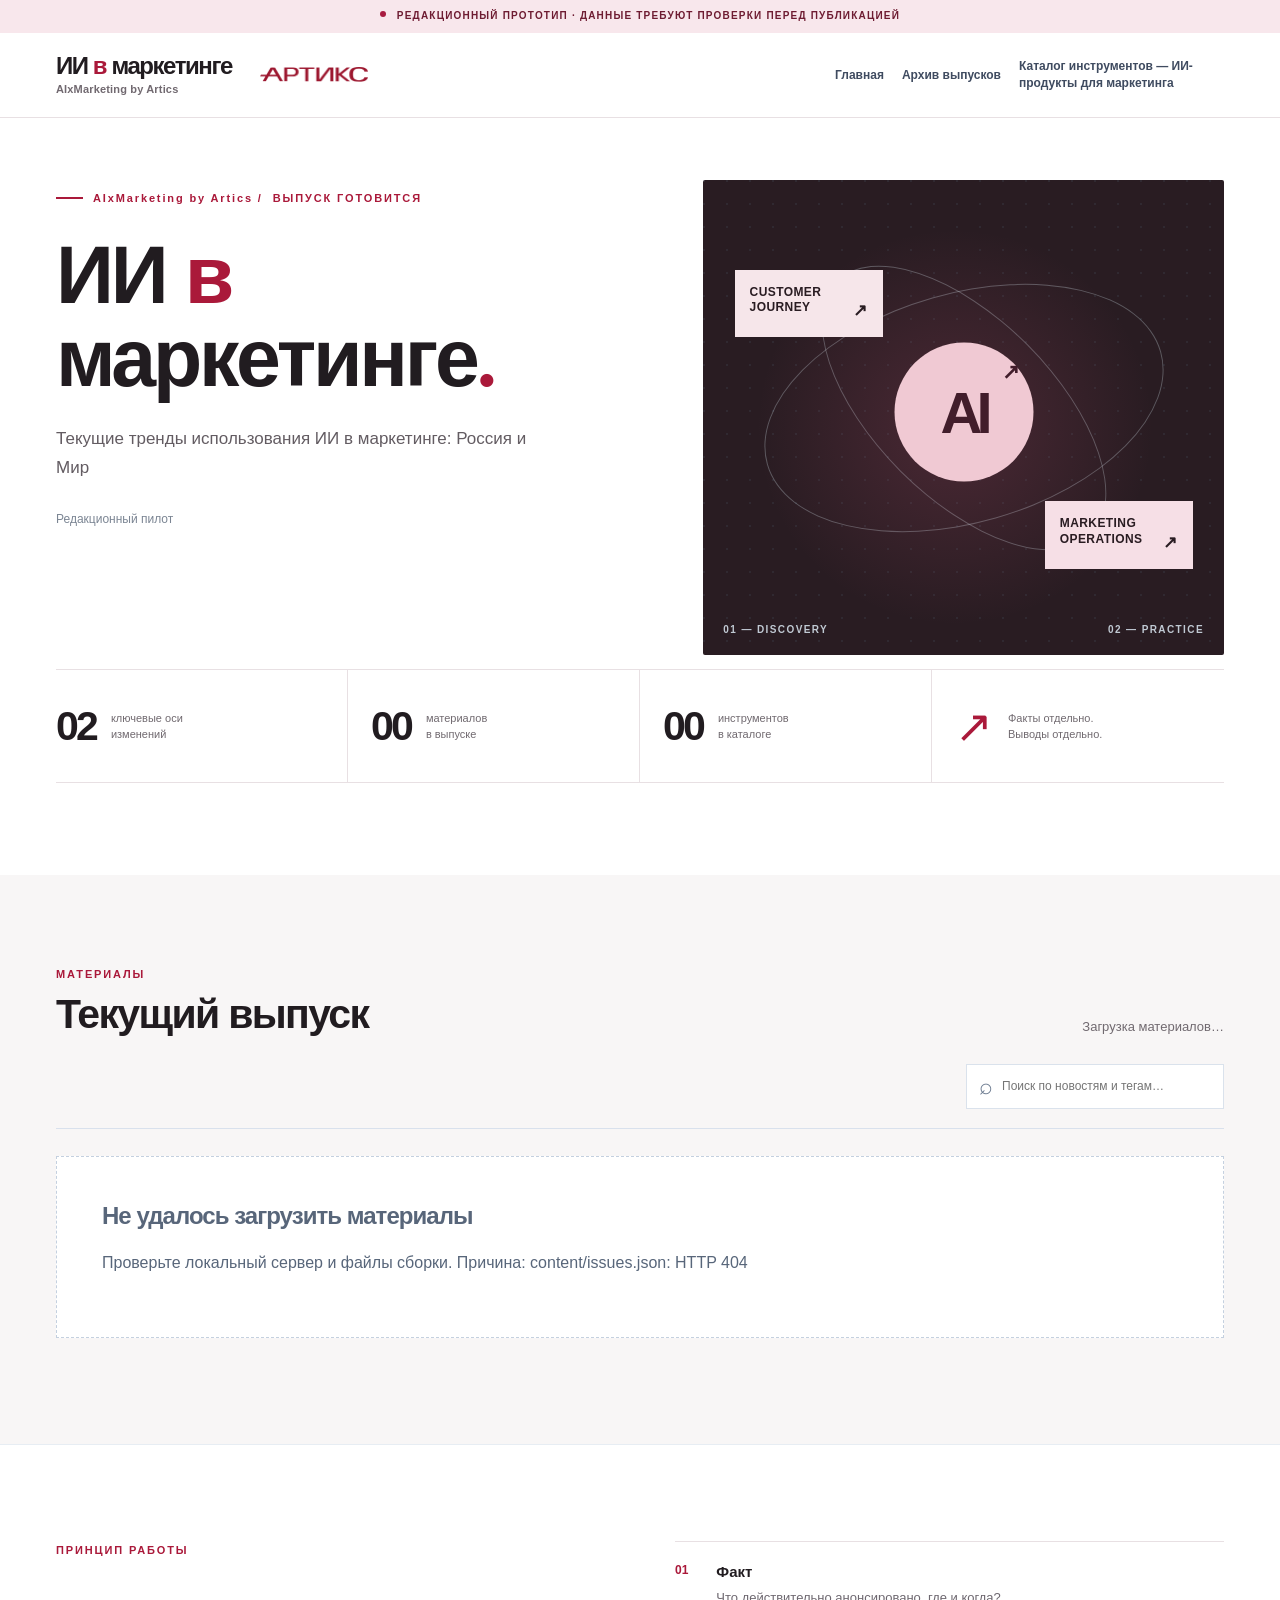
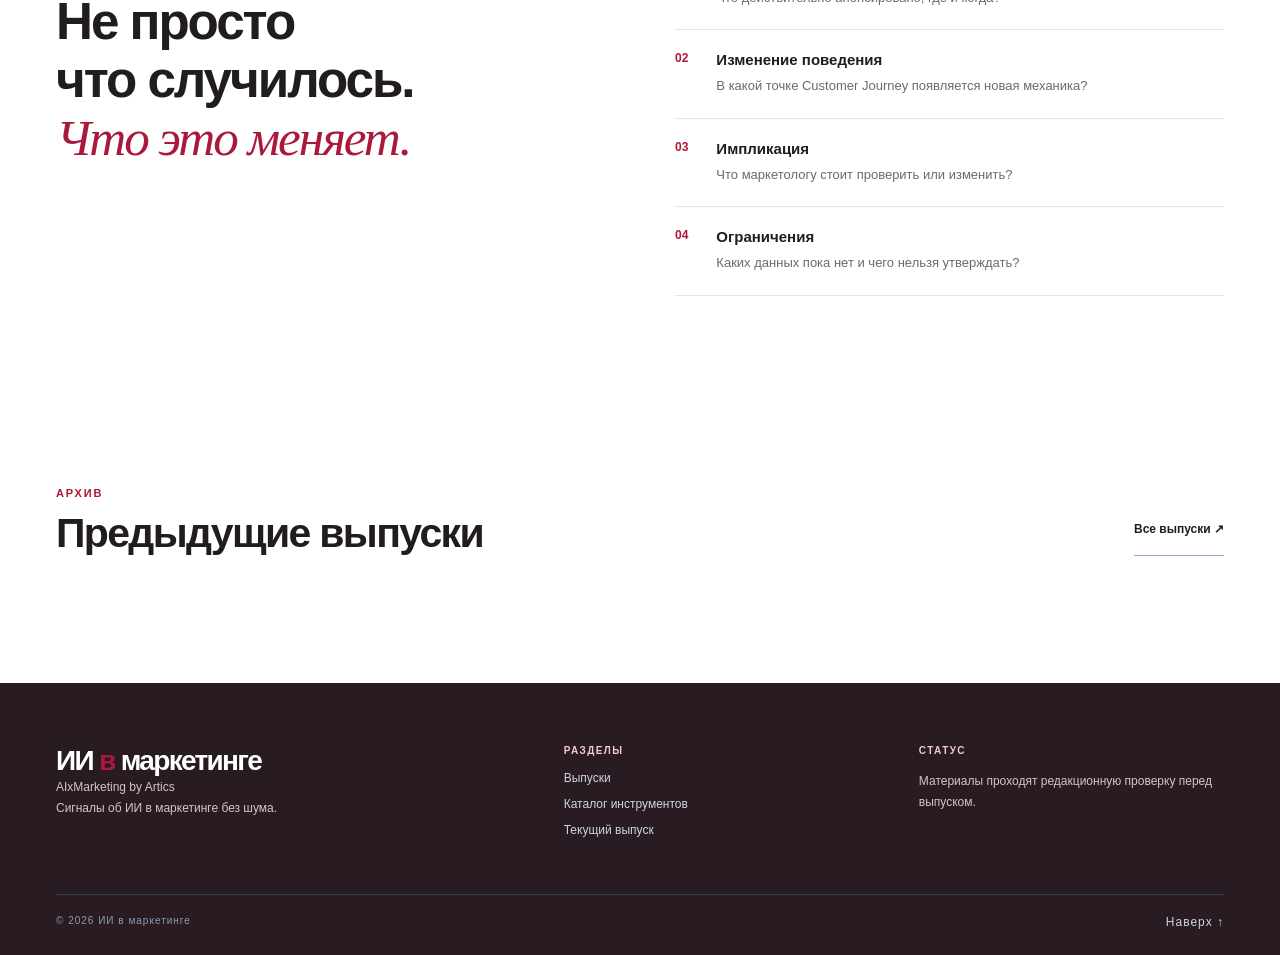
==== issues/index.html @ cd2788d9 "Add files via upload" ====
<!doctype html>
<html lang="ru">
<head>
  <base href="/">
  <meta charset="utf-8">
  <meta name="viewport" content="width=device-width, initial-scale=1">
  <meta name="theme-color" content="#aa193a">
  <meta name="description" content="ИИ в маркетинге — редакционный дайджест AIxMarketing by Artics о пути потребителя и работе маркетолога.">
  <title>ИИ в маркетинге — AIxMarketing by Artics</title>
  <link rel="stylesheet" href="styles.css">
  <script src="app.js" defer></script>
  <meta name="robots" content="noindex, nofollow">
</head>
<body>
  <a class="skip-link" href="#main">Перейти к содержанию</a>
  <div class="notice"><span class="notice-dot" aria-hidden="true"></span> <span id="notice-text">РЕДАКЦИОННЫЙ ПРОТОТИП · ДАННЫЕ ТРЕБУЮТ ПРОВЕРКИ ПЕРЕД ПУБЛИКАЦИЕЙ</span></div>
  <header class="site-header" id="top">
    <div class="container nav-inner">
      <a class="logo" href="./" aria-label="ИИ в маркетинге, на главную"><span>ИИ <span class="logo-x">в</span> маркетинге<span class="logo-sub">AIxMarketing by Artics</span></span></a>
      <img class="artics-wordmark" src="assets/artics-logo.png" width="218" height="31" alt="Артикс">
      <button class="menu-toggle" type="button" aria-controls="primary-nav" aria-expanded="false">Меню <span aria-hidden="true">☰</span></button>
      <nav class="top-nav" id="primary-nav" data-open="false" aria-label="Главная навигация">
        <a href="./">Главная</a>
        <a id="nav-current-issue" hidden>Текущий выпуск</a>
        <a href="./issues/">Архив выпусков</a>
        <a class="nav-catalog" href="./tools/">Каталог инструментов — ИИ-продукты для маркетинга</a>
        <a id="nav-interview" hidden>Специальная рубрика</a>
      </nav>
    </div>
  </header>

  <main id="main">
    <div id="home-view">
      <section class="hero container" aria-labelledby="hero-title">
        <div class="hero-grid">
          <div class="hero-copy">
            <div class="eyebrow"><span class="mini-rule"></span> AIxMarketing by Artics / <span id="issue-code">ВЫПУСК ГОТОВИТСЯ</span></div>
            <h1 id="hero-title">ИИ <span class="serif-highlight">в</span><br>маркетинге<span class="hero-period-mark">.</span></h1>
            <p class="hero-intro">Текущие тренды использования ИИ в маркетинге: Россия и Мир</p>
            <div class="hero-actions"><a class="button-primary" id="latest-issue-link" href="./issues/" hidden>Весь выпуск <span aria-hidden="true">↗</span></a><span class="hero-period" id="hero-period">Редакционный пилот</span></div>
          </div>
          <div class="hero-visual" role="img" aria-label="Две оси проекта: Customer Journey и работа маркетолога вокруг ИИ">
            <div class="orbit-line orbit-a"></div><div class="orbit-line orbit-b"></div>
            <div class="diagram-label label-one">CUSTOMER<br>JOURNEY <span>↗</span></div>
            <div class="diagram-label label-two">MARKETING<br>OPERATIONS <span>↗</span></div>
            <div class="diagram-core">AI<span>↗</span></div>
            <div class="hero-visual-caption"><span>01 — DISCOVERY</span><span>02 — PRACTICE</span></div>
          </div>
        </div>
        <div class="hero-stats" aria-label="Структура проекта">
          <div class="stat"><strong>02</strong><span>ключевые оси<br>изменений</span></div>
          <div class="stat"><strong id="issue-story-count">00</strong><span>материалов<br>в выпуске</span></div>
          <div class="stat"><strong id="catalog-count">00</strong><span>инструментов<br>в каталоге</span></div>
          <div class="stat stat-caption"><div class="stat-icon">↗</div><span>Факты отдельно.<br>Выводы отдельно.</span></div>
        </div>
      </section>

      <section class="lead-section container" id="lead" hidden>
        <div class="section-heading"><div><p class="kicker">СВЕЖИЙ ВЫПУСК</p><h2>Главное в выпуске</h2></div><div class="feature-controls" aria-label="Прокрутка главного в выпуске"><button type="button" data-feature-scroll="-1" aria-label="Предыдущие материалы">←</button><button type="button" data-feature-scroll="1" aria-label="Следующие материалы">→</button></div></div>
        <div id="lead-story" class="lead-story" role="region" aria-roledescription="карусель" aria-label="Главное в выпуске" tabindex="0" aria-live="polite"><div class="skeleton">Загрузка материалов…</div></div>
      </section>

      <section class="story-section" id="stories">
        <div class="container">
          <div class="section-heading"><div><p class="kicker">МАТЕРИАЛЫ</p><h2>Текущий выпуск</h2><a id="story-issue-link" class="story-issue-link" href="./issues/" hidden>Открыть страницу выпуска ↗</a></div><p class="section-side" id="story-total" role="status" aria-live="polite">Загрузка материалов…</p></div>
          <div class="filter-panel">
            <div class="category-filters" id="category-filters" aria-label="Фильтр по рубрике"></div>
            <label class="search-label"><span class="sr-only">Поиск по материалам</span><span aria-hidden="true">⌕</span><input id="search-input" type="search" placeholder="Поиск по новостям и тегам…" autocomplete="off" maxlength="120"></label>
          </div>
          <div id="story-grid" class="story-grid"><div class="skeleton">Загрузка материалов…</div></div>
        </div>
      </section>

      <section class="special-section container" id="special" aria-label="Специальный материал" hidden></section>
      <section class="catalog-promo container" id="catalog-promo" hidden></section>

      <section class="method-section" id="methodology"><div class="container method-grid"><div><p class="kicker">ПРИНЦИП РАБОТЫ</p><h2>Не просто<br>что случилось.<br><em>Что это меняет.</em></h2></div><div class="method-list"><div class="method-row"><span>01</span><div><strong>Факт</strong><p>Что действительно анонсировано, где и когда?</p></div></div><div class="method-row"><span>02</span><div><strong>Изменение поведения</strong><p>В какой точке Customer Journey появляется новая механика?</p></div></div><div class="method-row"><span>03</span><div><strong>Импликация</strong><p>Что маркетологу стоит проверить или изменить?</p></div></div><div class="method-row"><span>04</span><div><strong>Ограничения</strong><p>Каких данных пока нет и чего нельзя утверждать?</p></div></div></div></div></section>
      <section class="archive-section container" id="archive"><div class="section-heading"><div><p class="kicker">АРХИВ</p><h2>Предыдущие выпуски</h2></div><a class="text-link" href="./issues/">Все выпуски ↗</a></div><div id="archive-list"></div></section>
    </div>
    <div id="page-view" hidden></div>
  </main>
  <footer class="footer"><div class="container footer-grid"><div><div class="footer-brand">ИИ <span>в</span> маркетинге</div><p>AIxMarketing by Artics<br>Сигналы об ИИ в маркетинге без шума.</p></div><div><strong>РАЗДЕЛЫ</strong><a href="./issues/">Выпуски</a><a href="./tools/">Каталог инструментов</a><a href="./#stories">Текущий выпуск</a></div><div><strong>СТАТУС</strong><p id="footer-status">Материалы проходят редакционную проверку перед выпуском.</p></div></div><div class="container copyright"><span>© 2026 ИИ в маркетинге</span><a href="#top">Наверх ↑</a></div></footer>
</body>
</html>
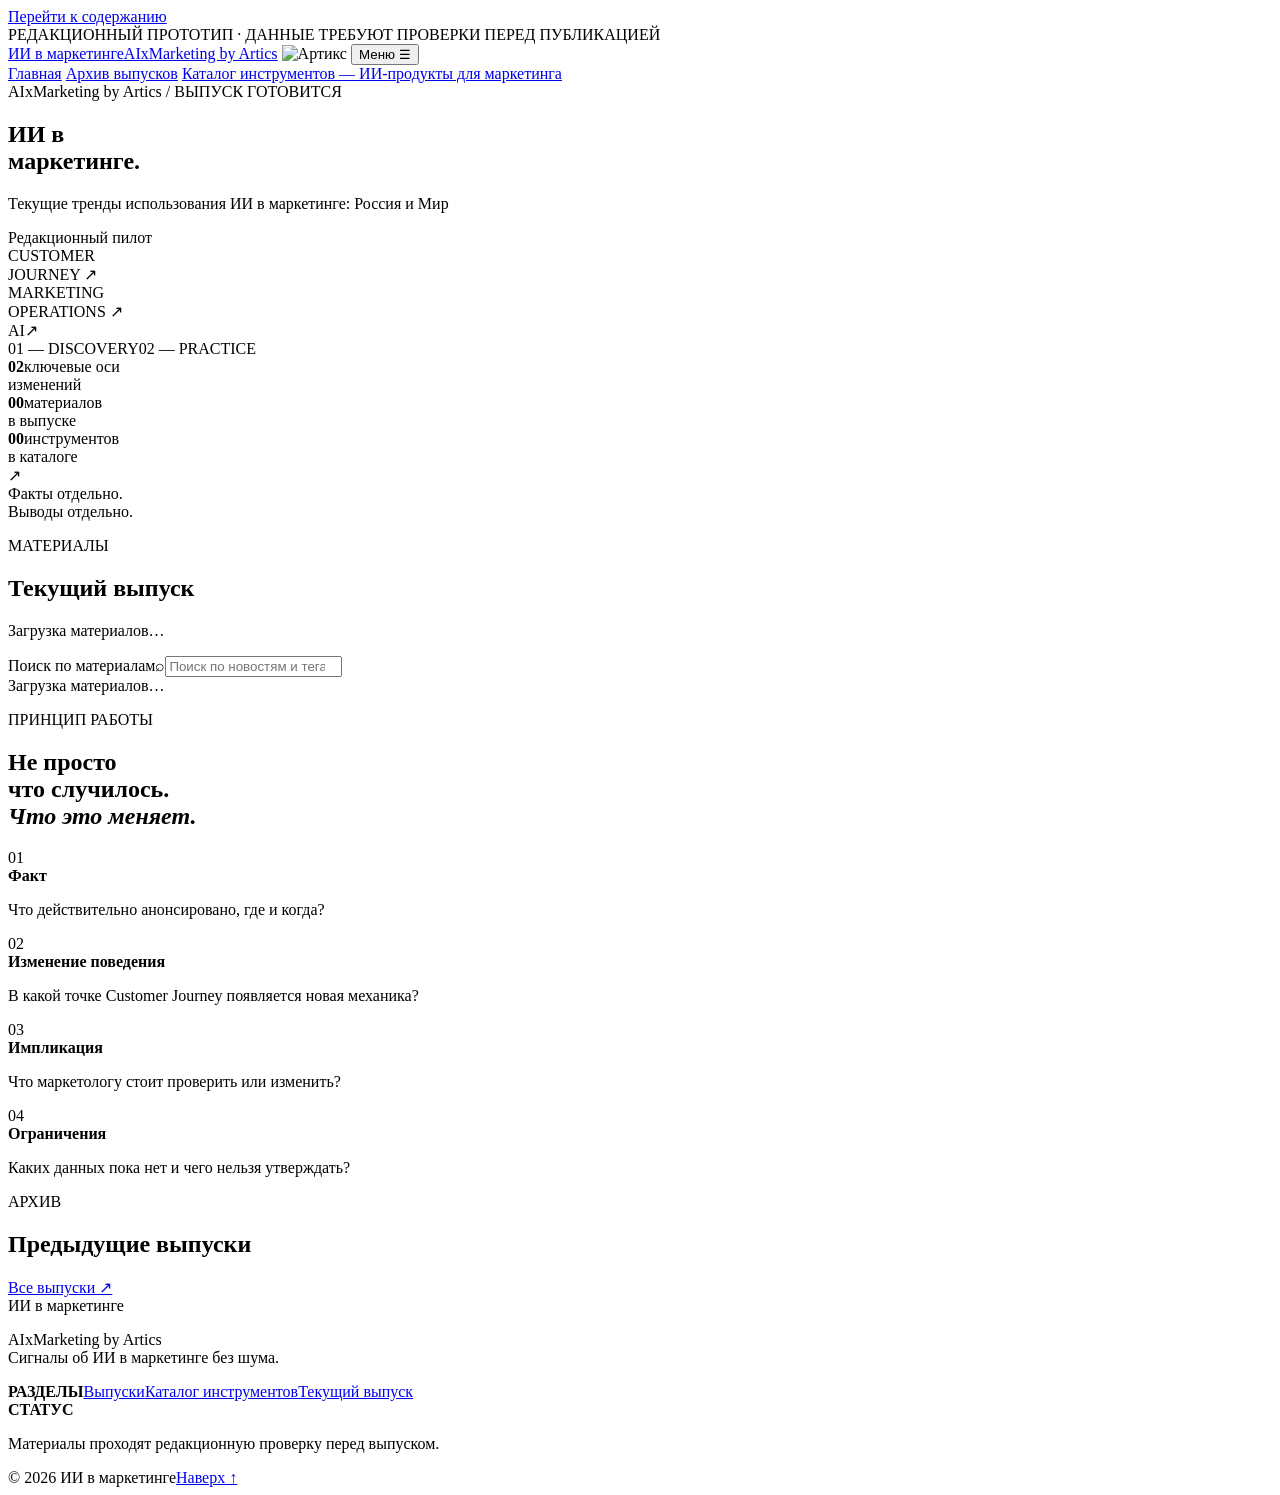
==== commit e6decc98: "Add files via upload" ====
--- a/issues/index.html
+++ b/issues/index.html
@@ -1,7 +1,7 @@
 <!doctype html>
 <html lang="ru">
 <head>
-  <base href="/">
+  <base href="/AI_Marketing_News/">
   <meta charset="utf-8">
   <meta name="viewport" content="width=device-width, initial-scale=1">
   <meta name="theme-color" content="#aa193a">
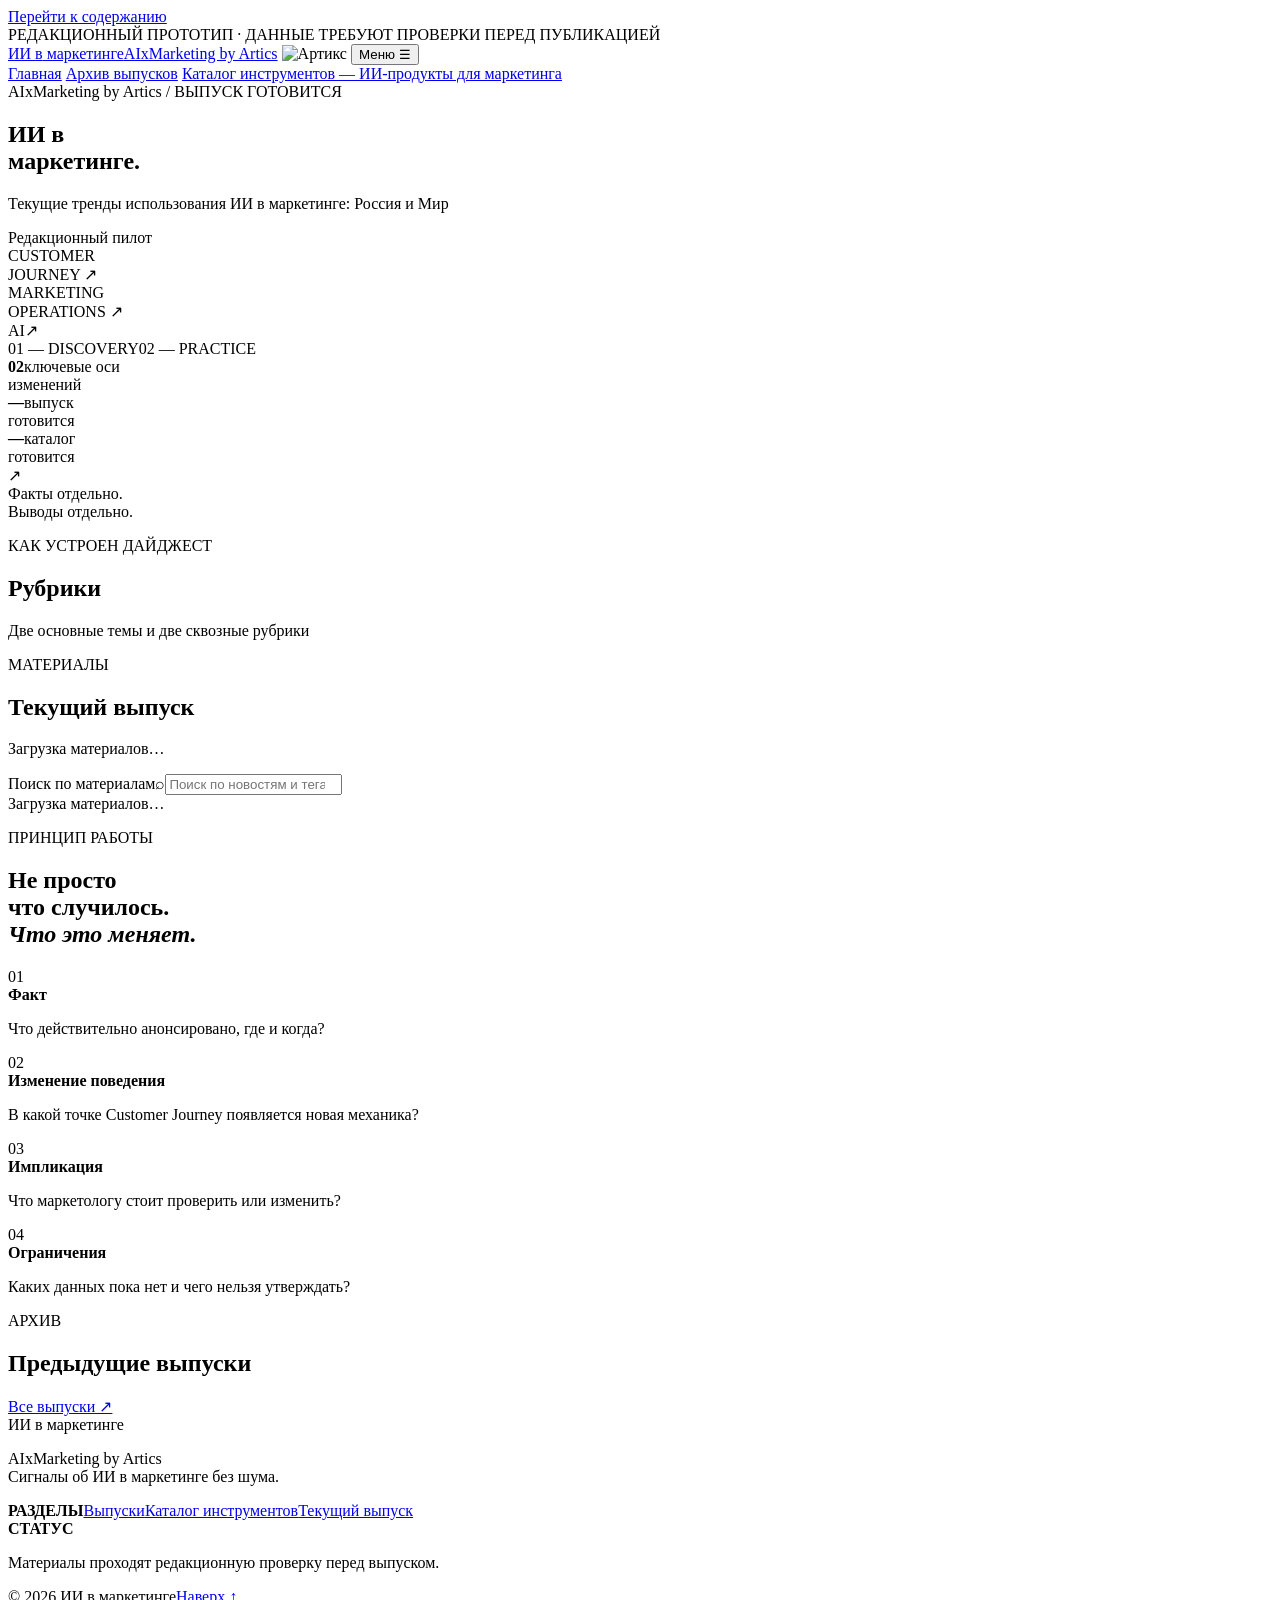
==== commit 6d88bcb9: "Add files via upload" ====
--- a/issues/index.html
+++ b/issues/index.html
@@ -9,7 +9,8 @@
   <title>ИИ в маркетинге — AIxMarketing by Artics</title>
   <link rel="stylesheet" href="styles.css">
   <script src="app.js" defer></script>
-  <meta name="robots" content="noindex, nofollow">
+  <meta name="robots" content="index, follow">
+  <link rel="alternate" type="application/rss+xml" title="ИИ в маркетинге RSS" href="feed.xml">
 </head>
 <body>
   <a class="skip-link" href="#main">Перейти к содержанию</a>
@@ -49,10 +50,15 @@
         </div>
         <div class="hero-stats" aria-label="Структура проекта">
           <div class="stat"><strong>02</strong><span>ключевые оси<br>изменений</span></div>
-          <div class="stat"><strong id="issue-story-count">00</strong><span>материалов<br>в выпуске</span></div>
-          <div class="stat"><strong id="catalog-count">00</strong><span>инструментов<br>в каталоге</span></div>
+          <div class="stat"><strong id="issue-story-count">—</strong><span id="issue-story-label">выпуск<br>готовится</span></div>
+          <div class="stat"><strong id="catalog-count">—</strong><span id="catalog-count-label">каталог<br>готовится</span></div>
           <div class="stat stat-caption"><div class="stat-icon">↗</div><span>Факты отдельно.<br>Выводы отдельно.</span></div>
         </div>
+      </section>
+
+      <section class="rubric-overview container" id="rubrics" aria-labelledby="rubrics-title">
+        <div class="section-heading"><div><p class="kicker">КАК УСТРОЕН ДАЙДЖЕСТ</p><h2 id="rubrics-title">Рубрики</h2></div><p class="section-side">Две основные темы и две сквозные рубрики</p></div>
+        <div id="rubric-grid" class="rubric-overview-grid"></div>
       </section>
 
       <section class="lead-section container" id="lead" hidden>
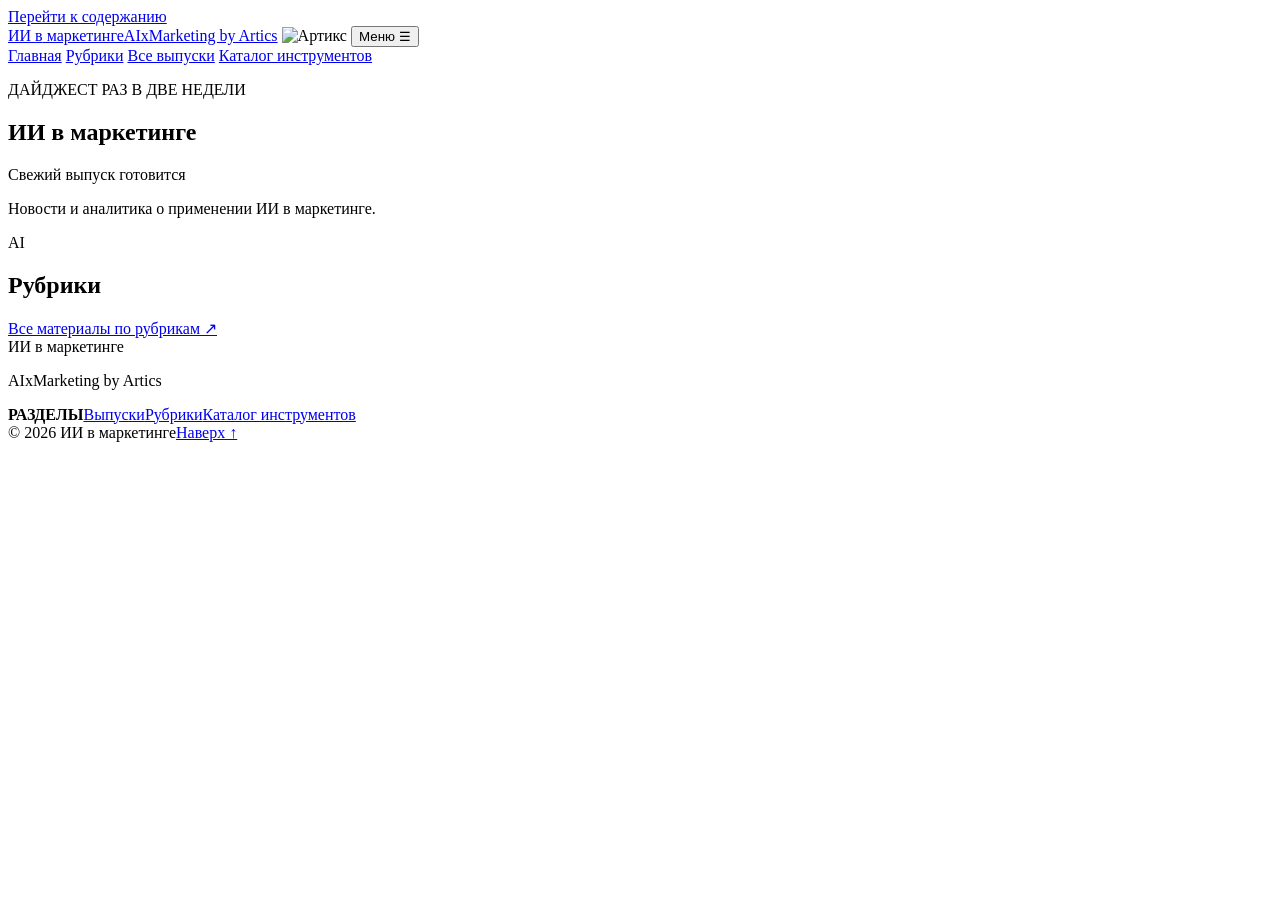
==== commit 3519338d: "Add files via upload" ====
--- a/issues/index.html
+++ b/issues/index.html
@@ -5,7 +5,7 @@
   <meta charset="utf-8">
   <meta name="viewport" content="width=device-width, initial-scale=1">
   <meta name="theme-color" content="#aa193a">
-  <meta name="description" content="ИИ в маркетинге — редакционный дайджест AIxMarketing by Artics о пути потребителя и работе маркетолога.">
+  <meta name="description" content="ИИ в маркетинге — двухнедельный редакционный дайджест AIxMarketing by Artics.">
   <title>ИИ в маркетинге — AIxMarketing by Artics</title>
   <link rel="stylesheet" href="styles.css">
   <script src="app.js" defer></script>
@@ -14,7 +14,7 @@
 </head>
 <body>
   <a class="skip-link" href="#main">Перейти к содержанию</a>
-  <div class="notice"><span class="notice-dot" aria-hidden="true"></span> <span id="notice-text">РЕДАКЦИОННЫЙ ПРОТОТИП · ДАННЫЕ ТРЕБУЮТ ПРОВЕРКИ ПЕРЕД ПУБЛИКАЦИЕЙ</span></div>
+  <div class="notice" id="preview-notice" hidden><span class="notice-dot" aria-hidden="true"></span> <span id="notice-text">Закрытый редакционный просмотр</span></div>
   <header class="site-header" id="top">
     <div class="container nav-inner">
       <a class="logo" href="./" aria-label="ИИ в маркетинге, на главную"><span>ИИ <span class="logo-x">в</span> маркетинге<span class="logo-sub">AIxMarketing by Artics</span></span></a>
@@ -22,69 +22,46 @@
       <button class="menu-toggle" type="button" aria-controls="primary-nav" aria-expanded="false">Меню <span aria-hidden="true">☰</span></button>
       <nav class="top-nav" id="primary-nav" data-open="false" aria-label="Главная навигация">
         <a href="./">Главная</a>
-        <a id="nav-current-issue" hidden>Текущий выпуск</a>
-        <a href="./issues/">Архив выпусков</a>
-        <a class="nav-catalog" href="./tools/">Каталог инструментов — ИИ-продукты для маркетинга</a>
-        <a id="nav-interview" hidden>Специальная рубрика</a>
+        <a id="nav-current-issue" hidden>Свежий выпуск</a>
+        <a href="./rubrics/">Рубрики</a>
+        <a href="./issues/">Все выпуски</a>
+        <a href="./tools/">Каталог инструментов</a>
       </nav>
     </div>
   </header>
 
   <main id="main">
     <div id="home-view">
-      <section class="hero container" aria-labelledby="hero-title">
-        <div class="hero-grid">
-          <div class="hero-copy">
-            <div class="eyebrow"><span class="mini-rule"></span> AIxMarketing by Artics / <span id="issue-code">ВЫПУСК ГОТОВИТСЯ</span></div>
-            <h1 id="hero-title">ИИ <span class="serif-highlight">в</span><br>маркетинге<span class="hero-period-mark">.</span></h1>
-            <p class="hero-intro">Текущие тренды использования ИИ в маркетинге: Россия и Мир</p>
-            <div class="hero-actions"><a class="button-primary" id="latest-issue-link" href="./issues/" hidden>Весь выпуск <span aria-hidden="true">↗</span></a><span class="hero-period" id="hero-period">Редакционный пилот</span></div>
-          </div>
-          <div class="hero-visual" role="img" aria-label="Две оси проекта: Customer Journey и работа маркетолога вокруг ИИ">
-            <div class="orbit-line orbit-a"></div><div class="orbit-line orbit-b"></div>
-            <div class="diagram-label label-one">CUSTOMER<br>JOURNEY <span>↗</span></div>
-            <div class="diagram-label label-two">MARKETING<br>OPERATIONS <span>↗</span></div>
-            <div class="diagram-core">AI<span>↗</span></div>
-            <div class="hero-visual-caption"><span>01 — DISCOVERY</span><span>02 — PRACTICE</span></div>
-          </div>
+      <section class="home-issue container" aria-labelledby="hero-title">
+        <div class="home-issue-copy">
+          <p class="kicker" id="issue-code">ДАЙДЖЕСТ РАЗ В ДВЕ НЕДЕЛИ</p>
+          <h1 id="hero-title">ИИ в маркетинге</h1>
+          <p class="home-period" id="hero-period">Свежий выпуск готовится</p>
+          <p class="home-intro" id="issue-teaser">Новости и аналитика о применении ИИ в маркетинге.</p>
+          <a class="button-primary" id="latest-issue-link" href="./issues/" hidden>Открыть выпуск <span aria-hidden="true">↗</span></a>
         </div>
-        <div class="hero-stats" aria-label="Структура проекта">
-          <div class="stat"><strong>02</strong><span>ключевые оси<br>изменений</span></div>
-          <div class="stat"><strong id="issue-story-count">—</strong><span id="issue-story-label">выпуск<br>готовится</span></div>
-          <div class="stat"><strong id="catalog-count">—</strong><span id="catalog-count-label">каталог<br>готовится</span></div>
-          <div class="stat stat-caption"><div class="stat-icon">↗</div><span>Факты отдельно.<br>Выводы отдельно.</span></div>
-        </div>
+        <div class="home-issue-art" aria-hidden="true"><span>AI</span></div>
+      </section>
+
+      <section class="lead-section container" id="lead" aria-labelledby="lead-title" hidden>
+        <div class="section-heading"><h2 id="lead-title">Главное в выпуске</h2></div>
+        <div id="lead-story" class="home-picks"><div class="skeleton">Загрузка материалов…</div></div>
       </section>
 
       <section class="rubric-overview container" id="rubrics" aria-labelledby="rubrics-title">
-        <div class="section-heading"><div><p class="kicker">КАК УСТРОЕН ДАЙДЖЕСТ</p><h2 id="rubrics-title">Рубрики</h2></div><p class="section-side">Две основные темы и две сквозные рубрики</p></div>
+        <div class="section-heading"><h2 id="rubrics-title">Рубрики</h2><a class="text-link" href="./rubrics/">Все материалы по рубрикам ↗</a></div>
         <div id="rubric-grid" class="rubric-overview-grid"></div>
       </section>
 
-      <section class="lead-section container" id="lead" hidden>
-        <div class="section-heading"><div><p class="kicker">СВЕЖИЙ ВЫПУСК</p><h2>Главное в выпуске</h2></div><div class="feature-controls" aria-label="Прокрутка главного в выпуске"><button type="button" data-feature-scroll="-1" aria-label="Предыдущие материалы">←</button><button type="button" data-feature-scroll="1" aria-label="Следующие материалы">→</button></div></div>
-        <div id="lead-story" class="lead-story" role="region" aria-roledescription="карусель" aria-label="Главное в выпуске" tabindex="0" aria-live="polite"><div class="skeleton">Загрузка материалов…</div></div>
-      </section>
-
-      <section class="story-section" id="stories">
-        <div class="container">
-          <div class="section-heading"><div><p class="kicker">МАТЕРИАЛЫ</p><h2>Текущий выпуск</h2><a id="story-issue-link" class="story-issue-link" href="./issues/" hidden>Открыть страницу выпуска ↗</a></div><p class="section-side" id="story-total" role="status" aria-live="polite">Загрузка материалов…</p></div>
-          <div class="filter-panel">
-            <div class="category-filters" id="category-filters" aria-label="Фильтр по рубрике"></div>
-            <label class="search-label"><span class="sr-only">Поиск по материалам</span><span aria-hidden="true">⌕</span><input id="search-input" type="search" placeholder="Поиск по новостям и тегам…" autocomplete="off" maxlength="120"></label>
-          </div>
-          <div id="story-grid" class="story-grid"><div class="skeleton">Загрузка материалов…</div></div>
-        </div>
-      </section>
-
-      <section class="special-section container" id="special" aria-label="Специальный материал" hidden></section>
       <section class="catalog-promo container" id="catalog-promo" hidden></section>
 
-      <section class="method-section" id="methodology"><div class="container method-grid"><div><p class="kicker">ПРИНЦИП РАБОТЫ</p><h2>Не просто<br>что случилось.<br><em>Что это меняет.</em></h2></div><div class="method-list"><div class="method-row"><span>01</span><div><strong>Факт</strong><p>Что действительно анонсировано, где и когда?</p></div></div><div class="method-row"><span>02</span><div><strong>Изменение поведения</strong><p>В какой точке Customer Journey появляется новая механика?</p></div></div><div class="method-row"><span>03</span><div><strong>Импликация</strong><p>Что маркетологу стоит проверить или изменить?</p></div></div><div class="method-row"><span>04</span><div><strong>Ограничения</strong><p>Каких данных пока нет и чего нельзя утверждать?</p></div></div></div></div></section>
-      <section class="archive-section container" id="archive"><div class="section-heading"><div><p class="kicker">АРХИВ</p><h2>Предыдущие выпуски</h2></div><a class="text-link" href="./issues/">Все выпуски ↗</a></div><div id="archive-list"></div></section>
+      <section class="archive-section container" id="archive" aria-labelledby="archive-title" hidden>
+        <div class="section-heading"><h2 id="archive-title">Предыдущие выпуски</h2><a class="text-link" href="./issues/">Все выпуски ↗</a></div>
+        <div id="archive-list"></div>
+      </section>
     </div>
     <div id="page-view" hidden></div>
   </main>
-  <footer class="footer"><div class="container footer-grid"><div><div class="footer-brand">ИИ <span>в</span> маркетинге</div><p>AIxMarketing by Artics<br>Сигналы об ИИ в маркетинге без шума.</p></div><div><strong>РАЗДЕЛЫ</strong><a href="./issues/">Выпуски</a><a href="./tools/">Каталог инструментов</a><a href="./#stories">Текущий выпуск</a></div><div><strong>СТАТУС</strong><p id="footer-status">Материалы проходят редакционную проверку перед выпуском.</p></div></div><div class="container copyright"><span>© 2026 ИИ в маркетинге</span><a href="#top">Наверх ↑</a></div></footer>
+  <footer class="footer"><div class="container footer-grid"><div><div class="footer-brand">ИИ <span>в</span> маркетинге</div><p>AIxMarketing by Artics</p></div><div><strong>РАЗДЕЛЫ</strong><a href="./issues/">Выпуски</a><a href="./rubrics/">Рубрики</a><a href="./tools/">Каталог инструментов</a></div><div><p id="footer-status" hidden></p></div></div><div class="container copyright"><span>© 2026 ИИ в маркетинге</span><a href="#top">Наверх ↑</a></div></footer>
 </body>
 </html>
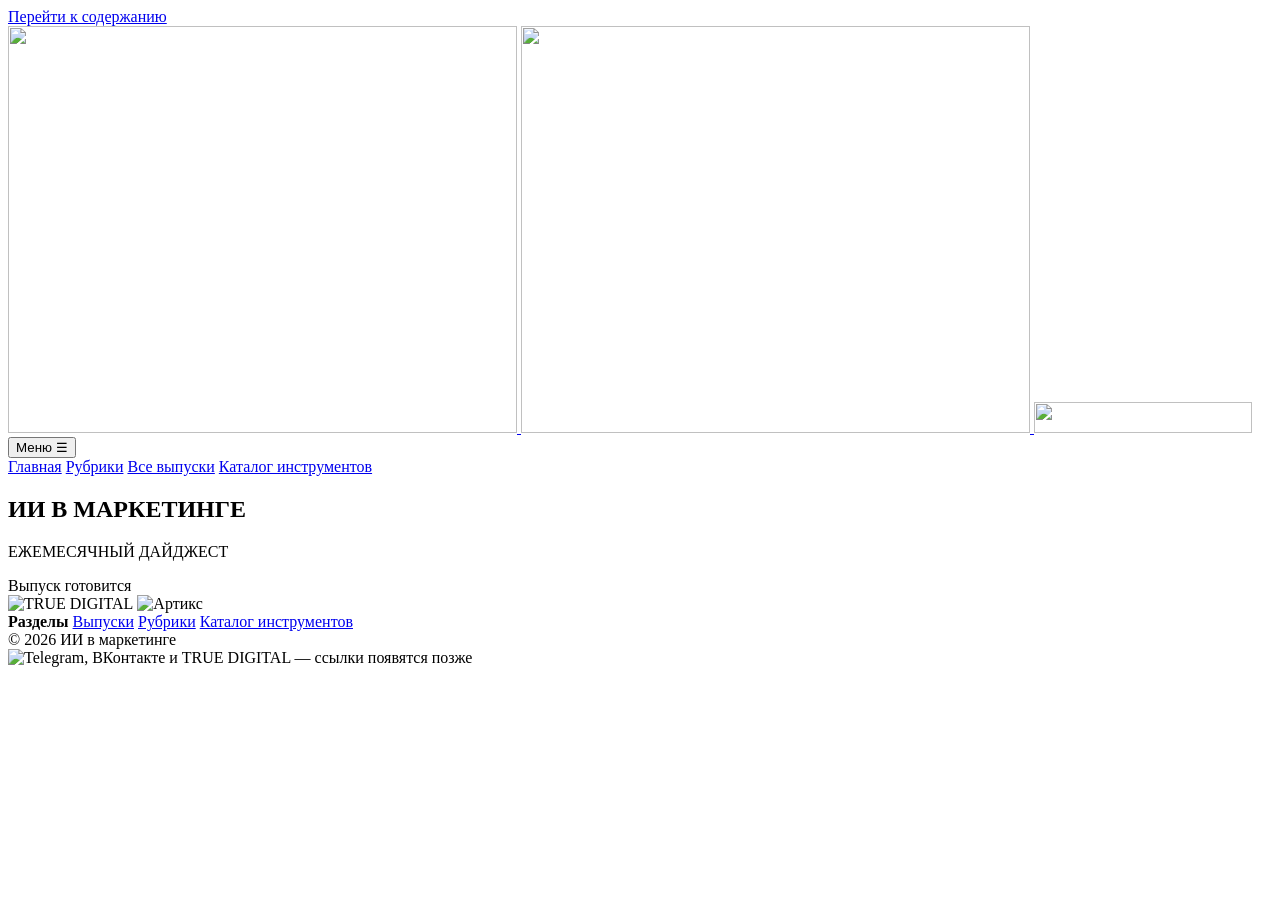
==== commit 496c4bd7: "Add files via upload Сделали редизайн" ====
--- a/issues/index.html
+++ b/issues/index.html
@@ -4,9 +4,9 @@
   <base href="/AI_Marketing_News/">
   <meta charset="utf-8">
   <meta name="viewport" content="width=device-width, initial-scale=1">
-  <meta name="theme-color" content="#aa193a">
-  <meta name="description" content="ИИ в маркетинге — двухнедельный редакционный дайджест AIxMarketing by Artics.">
-  <title>ИИ в маркетинге — AIxMarketing by Artics</title>
+  <meta name="theme-color" content="#ffffff">
+  <meta name="description" content="ИИ в маркетинге — ежемесячный дайджест Артикс и TRUE DIGITAL.">
+  <title>ИИ в маркетинге — дайджест Артикс</title>
   <link rel="stylesheet" href="styles.css">
   <script src="app.js" defer></script>
   <meta name="robots" content="index, follow">
@@ -17,12 +17,16 @@
   <div class="notice" id="preview-notice" hidden><span class="notice-dot" aria-hidden="true"></span> <span id="notice-text">Закрытый редакционный просмотр</span></div>
   <header class="site-header" id="top">
     <div class="container nav-inner">
-      <a class="logo" href="./" aria-label="ИИ в маркетинге, на главную"><span>ИИ <span class="logo-x">в</span> маркетинге<span class="logo-sub">AIxMarketing by Artics</span></span></a>
-      <img class="artics-wordmark" src="assets/artics-logo.png" width="218" height="31" alt="Артикс">
+      <a class="brand-lockup" href="./" aria-label="ИИ в маркетинге — на главную">
+        <span class="true-digital-mark true-digital-mark--light" aria-hidden="true">
+          <img class="true-digital-mark-base" src="assets/true-digital-logo.png" width="509" height="407" alt="">
+          <img class="true-digital-mark-badge" src="assets/true-digital-logo.png" width="509" height="407" alt="">
+        </span>
+        <img class="artics-wordmark" src="assets/artics-logo.png" width="218" height="31" alt="">
+      </a>
       <button class="menu-toggle" type="button" aria-controls="primary-nav" aria-expanded="false">Меню <span aria-hidden="true">☰</span></button>
       <nav class="top-nav" id="primary-nav" data-open="false" aria-label="Главная навигация">
         <a href="./">Главная</a>
-        <a id="nav-current-issue" hidden>Свежий выпуск</a>
         <a href="./rubrics/">Рубрики</a>
         <a href="./issues/">Все выпуски</a>
         <a href="./tools/">Каталог инструментов</a>
@@ -32,25 +36,24 @@
 
   <main id="main">
     <div id="home-view">
-      <section class="home-issue container" aria-labelledby="hero-title">
-        <div class="home-issue-copy">
-          <p class="kicker" id="issue-code">ДАЙДЖЕСТ РАЗ В ДВЕ НЕДЕЛИ</p>
-          <h1 id="hero-title">ИИ в маркетинге</h1>
-          <p class="home-period" id="hero-period">Свежий выпуск готовится</p>
-          <p class="home-intro" id="issue-teaser">Новости и аналитика о применении ИИ в маркетинге.</p>
-          <a class="button-primary" id="latest-issue-link" href="./issues/" hidden>Открыть выпуск <span aria-hidden="true">↗</span></a>
+      <section class="brand-hero" aria-labelledby="hero-title">
+        <div class="brand-hero-ring" aria-hidden="true"></div>
+        <div class="container brand-hero-inner">
+          <div class="brand-hero-copy">
+            <h1 id="hero-title">ИИ В МАРКЕТИНГЕ</h1>
+            <p>ЕЖЕМЕСЯЧНЫЙ ДАЙДЖЕСТ</p>
+          </div>
+          <div class="hero-issue-pill">
+            <span id="hero-period">Выпуск готовится</span>
+            <a class="button-primary" id="latest-issue-link" href="./issues/" hidden>Открыть выпуск <span aria-hidden="true">→</span></a>
+            <a class="button-primary button-download" id="latest-issue-pdf" href="./issues/" download hidden>Скачать PDF <span aria-hidden="true">↓</span></a>
+          </div>
         </div>
-        <div class="home-issue-art" aria-hidden="true"><span>AI</span></div>
       </section>
 
       <section class="lead-section container" id="lead" aria-labelledby="lead-title" hidden>
         <div class="section-heading"><h2 id="lead-title">Главное в выпуске</h2></div>
         <div id="lead-story" class="home-picks"><div class="skeleton">Загрузка материалов…</div></div>
-      </section>
-
-      <section class="rubric-overview container" id="rubrics" aria-labelledby="rubrics-title">
-        <div class="section-heading"><h2 id="rubrics-title">Рубрики</h2><a class="text-link" href="./rubrics/">Все материалы по рубрикам ↗</a></div>
-        <div id="rubric-grid" class="rubric-overview-grid"></div>
       </section>
 
       <section class="catalog-promo container" id="catalog-promo" hidden></section>
@@ -62,6 +65,29 @@
     </div>
     <div id="page-view" hidden></div>
   </main>
-  <footer class="footer"><div class="container footer-grid"><div><div class="footer-brand">ИИ <span>в</span> маркетинге</div><p>AIxMarketing by Artics</p></div><div><strong>РАЗДЕЛЫ</strong><a href="./issues/">Выпуски</a><a href="./rubrics/">Рубрики</a><a href="./tools/">Каталог инструментов</a></div><div><p id="footer-status" hidden></p></div></div><div class="container copyright"><span>© 2026 ИИ в маркетинге</span><a href="#top">Наверх ↑</a></div></footer>
+  <a class="back-to-top" href="#top" aria-label="Вернуться наверх" hidden>
+    <svg width="36" height="46" viewBox="0 0 36 46" fill="none" aria-hidden="true" focusable="false">
+      <path d="M18 45V1M4 15 18 1l14 14" stroke="currentColor" stroke-width="2"/>
+    </svg>
+    <span>наверх</span>
+  </a>
+  <footer class="footer">
+    <div class="container footer-main">
+      <div class="footer-lockup" aria-label="TRUE DIGITAL и Артикс">
+        <img src="assets/true-digital-logo.png" width="509" height="407" alt="TRUE DIGITAL">
+        <img src="assets/artics-logo.png" width="218" height="31" alt="Артикс">
+      </div>
+      <nav class="footer-nav" aria-label="Разделы сайта">
+        <strong>Разделы</strong>
+        <a href="./issues/">Выпуски</a>
+        <a href="./rubrics/">Рубрики</a>
+        <a href="./tools/">Каталог инструментов</a>
+      </nav>
+    </div>
+    <div class="container footer-bottom">
+      <div><span>© 2026 ИИ в маркетинге</span><p id="footer-status" hidden></p></div>
+      <img src="assets/social-icons-inactive.png" width="338" height="89" alt="Telegram, ВКонтакте и TRUE DIGITAL — ссылки появятся позже">
+    </div>
+  </footer>
 </body>
 </html>
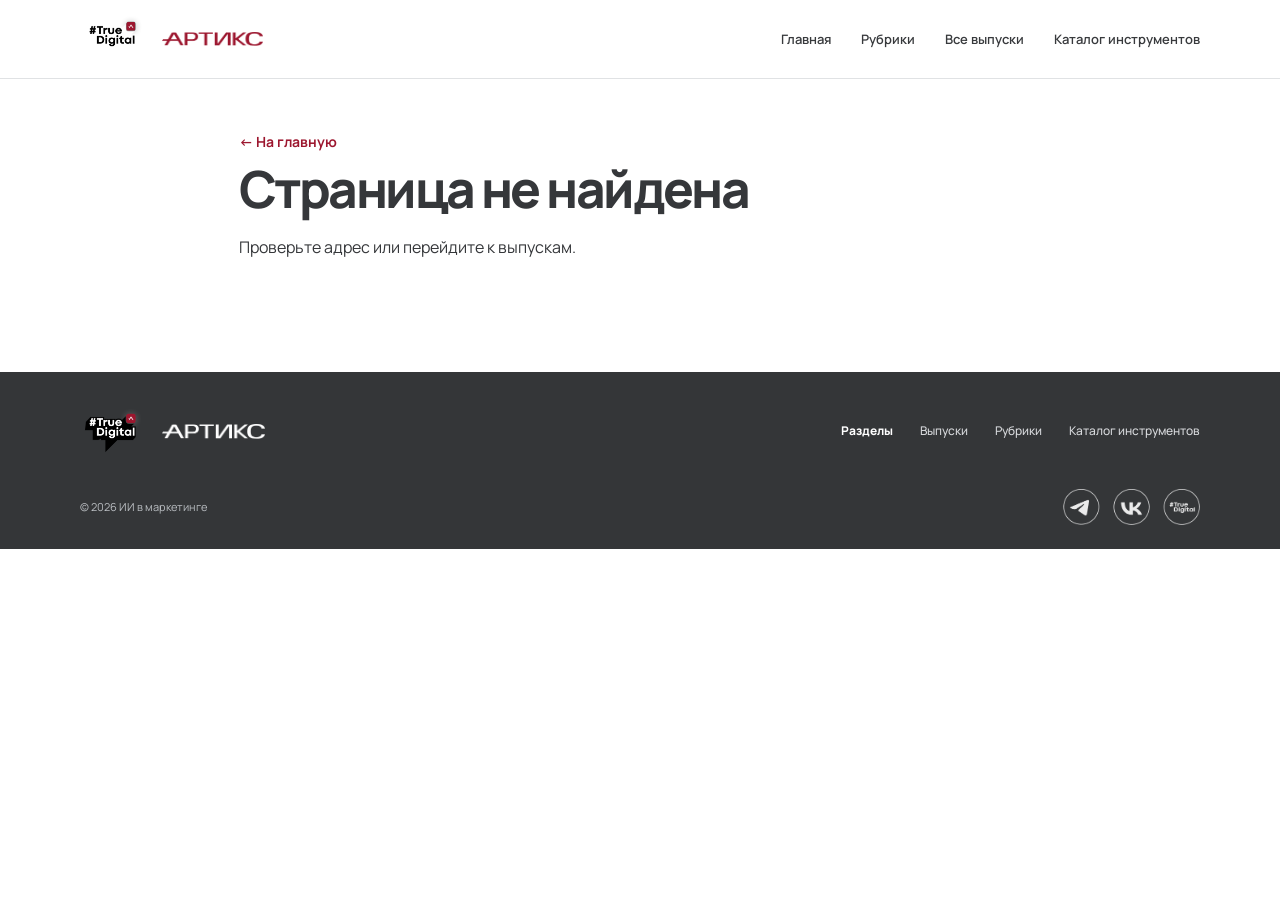
==== commit 74355404: "Add files via upload Поправили всё, чтобы работало" ====
--- a/issues/index.html
+++ b/issues/index.html
@@ -1,7 +1,7 @@
 <!doctype html>
 <html lang="ru">
 <head>
-  <base href="/AI_Marketing_News/">
+  <base href="/">
   <meta charset="utf-8">
   <meta name="viewport" content="width=device-width, initial-scale=1">
   <meta name="theme-color" content="#ffffff">
